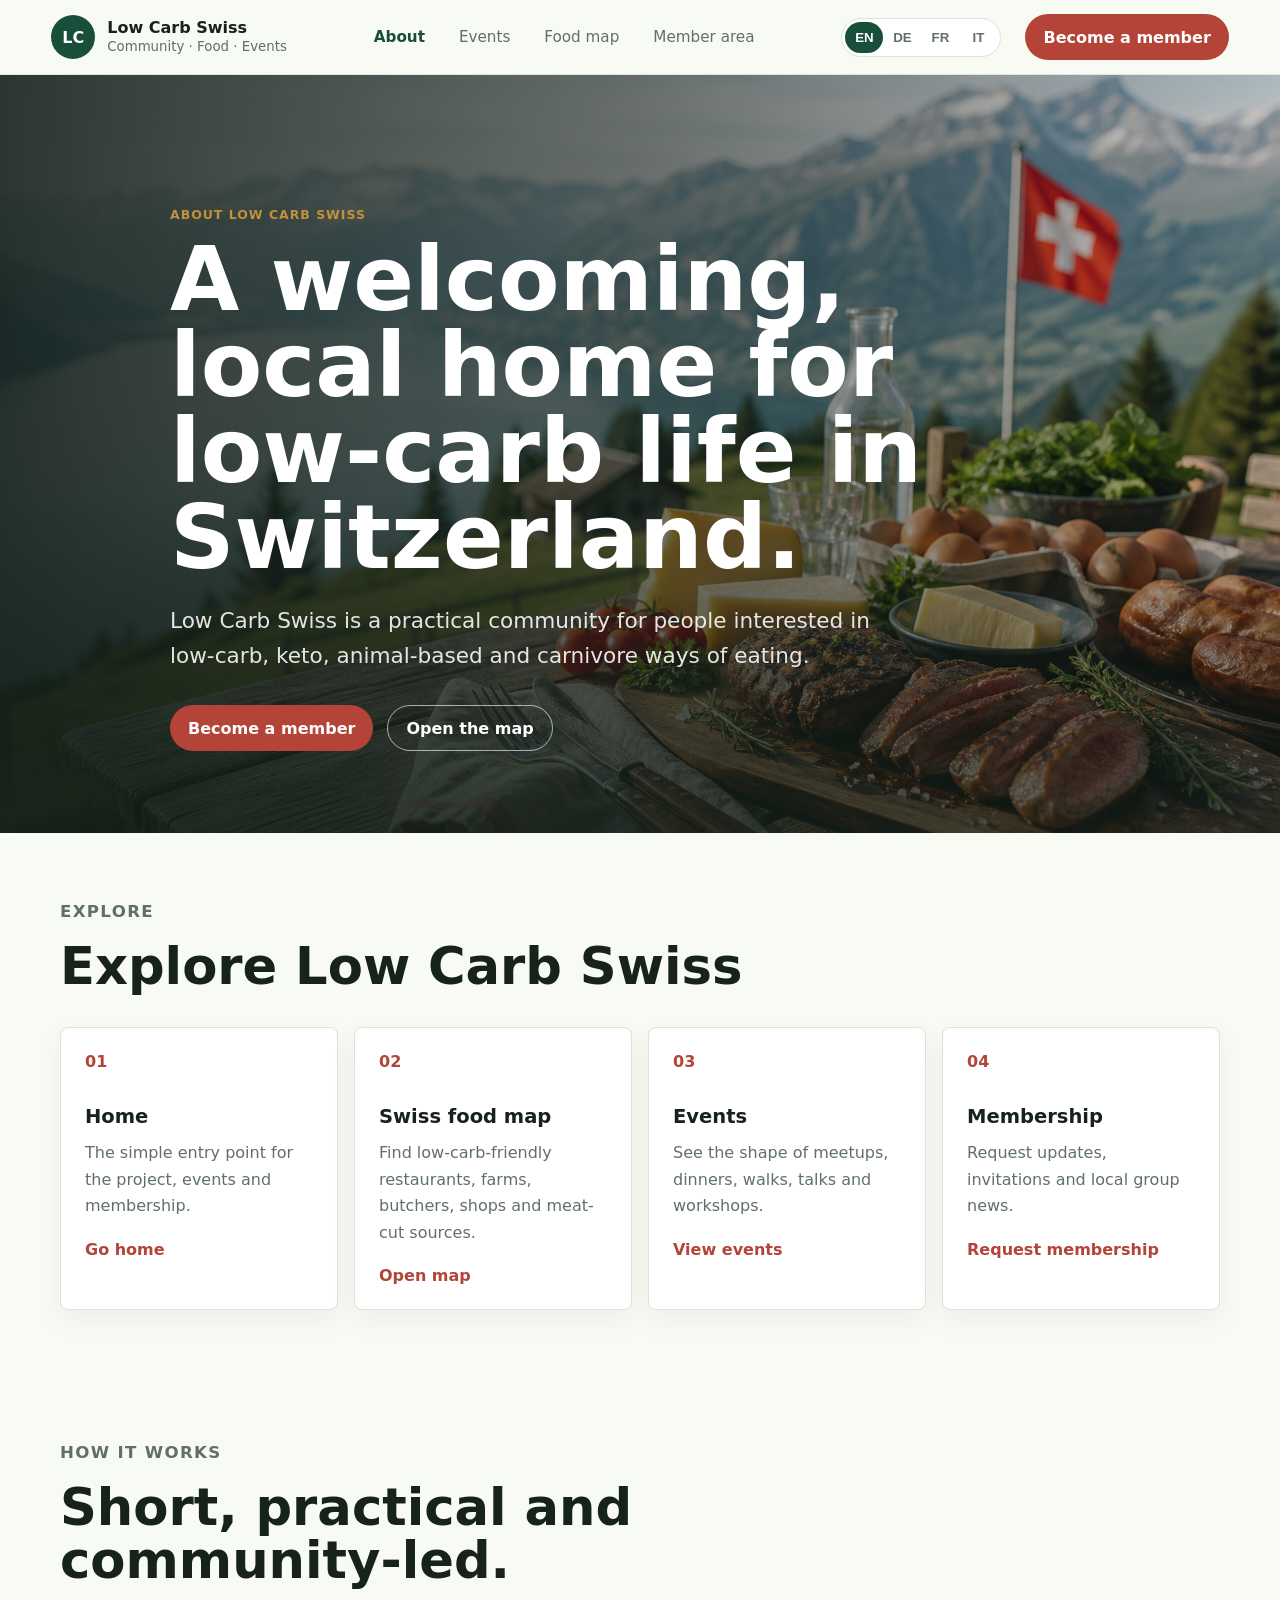
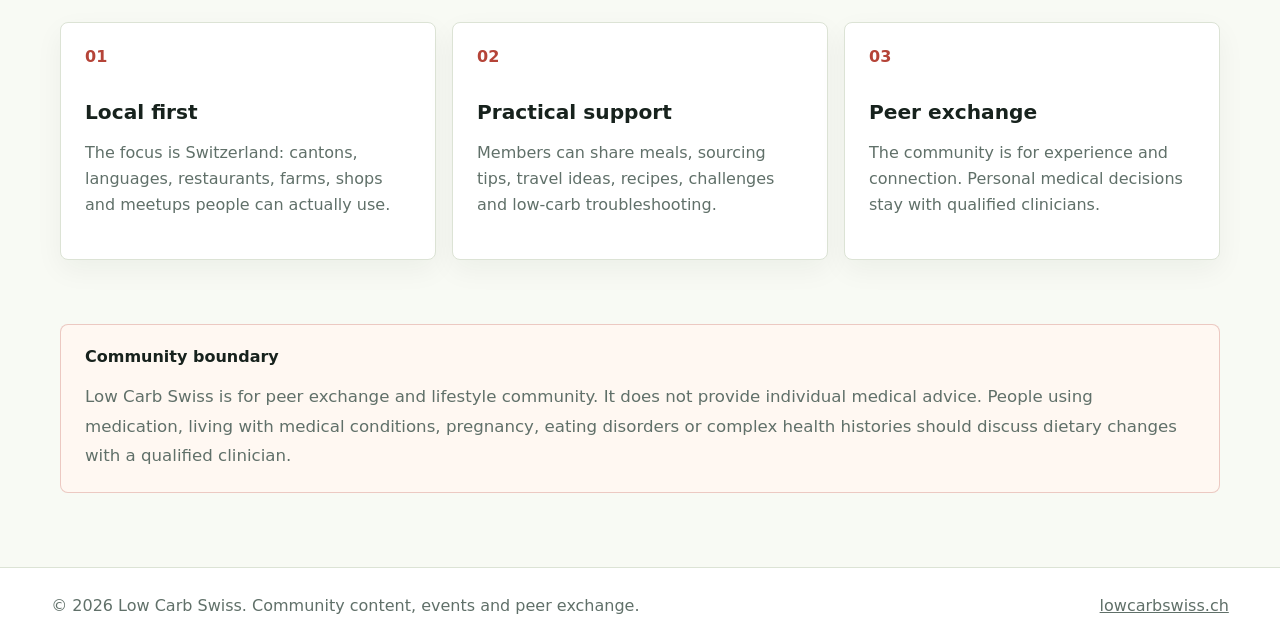
==== about.html @ 309dc7a1 "Update Low Carb Swiss site pages and food map" ====
<!doctype html>
<html lang="en">
  <head>
    <meta charset="utf-8" />
    <meta name="viewport" content="width=device-width, initial-scale=1" />
    <title>About | Low Carb Swiss</title>
    <meta
      name="description"
      content="A concise overview of Low Carb Swiss, a Switzerland-based low-carb, keto and carnivore community for local events, food sourcing and peer exchange."
    />
    <link rel="stylesheet" href="styles.css?v=separate-pages-20260517" />
  </head>
  <body data-page="about">
    <header class="site-header">
      <a class="brand" href="index.html" aria-label="Low Carb Swiss home">
        <span class="brand-mark">LC</span>
        <span>
          <strong>Low Carb Swiss</strong>
          <small data-i18n="brand.tagline">Community · Food · Events</small>
        </span>
      </a>
      <nav class="main-nav" aria-label="Main navigation">
        <a id="nav-about" href="about.html" data-i18n="nav.about" aria-current="page">About</a>
        <a id="nav-events" href="events.html" data-i18n="nav.events">Events</a>
        <a id="nav-food-map" href="food-map.html" data-i18n="nav.map">Food map</a>
        <a id="nav-member-area" href="member-area.html" data-i18n="nav.roadmap">Member area</a>
      </nav>
      <div class="language-switcher" aria-label="Language">
        <button class="active" type="button" data-lang="en">EN</button>
        <button type="button" data-lang="de">DE</button>
        <button type="button" data-lang="fr">FR</button>
        <button type="button" data-lang="it">IT</button>
      </div>
      <a class="header-action" href="member-area.html#join" data-i18n="nav.cta">Become a member</a>
    </header>

    <main id="top">
      <section class="hero about-photo-hero">
        <img src="assets/low-carb-swiss-hero.png" alt="" aria-hidden="true" />
        <div class="hero-overlay"></div>
        <div class="hero-content">
          <p class="eyebrow" data-i18n="about.label">About Low Carb Swiss</p>
          <h1 data-i18n="about.title">A welcoming, local home for low-carb life in Switzerland.</h1>
          <p data-i18n="about.copy">
            Low Carb Swiss is a practical community for people interested in low-carb, keto, animal-based and carnivore ways of eating.
          </p>
          <div class="hero-actions">
            <a class="primary-button" href="member-area.html#join" data-i18n="nav.cta">Become a member</a>
            <a class="secondary-button" href="food-map.html" data-i18n="explore.map.action">Open the map</a>
          </div>
        </div>
      </section>

      <section class="section link-section" aria-labelledby="about-links-title">
        <div class="section-heading">
          <p class="section-label" data-i18n="about.links.label">Explore</p>
          <h2 id="about-links-title" data-i18n="about.links.title">Explore Low Carb Swiss</h2>
        </div>
        <div class="link-grid">
          <a class="link-card" href="index.html">
            <span>01</span>
            <h3 data-i18n="about.link.home.title">Home</h3>
            <p data-i18n="about.link.home.copy">The simple entry point for the project, events and membership.</p>
            <strong data-i18n="about.link.home.action">Go home</strong>
          </a>
          <a class="link-card" href="food-map.html">
            <span>02</span>
            <h3 data-i18n="about.link.map.title">Swiss food map</h3>
            <p data-i18n="about.link.map.copy">Find low-carb-friendly restaurants, farms, butchers, shops and meat-cut sources.</p>
            <strong data-i18n="about.link.map.action">Open map</strong>
          </a>
          <a class="link-card" href="events.html">
            <span>03</span>
            <h3 data-i18n="about.link.events.title">Events</h3>
            <p data-i18n="about.link.events.copy">See the shape of meetups, dinners, walks, talks and workshops.</p>
            <strong data-i18n="about.link.events.action">View events</strong>
          </a>
          <a class="link-card" href="member-area.html">
            <span>04</span>
            <h3 data-i18n="about.link.join.title">Membership</h3>
            <p data-i18n="about.link.join.copy">Request updates, invitations and local group news.</p>
            <strong data-i18n="about.link.join.action">Request membership</strong>
          </a>
        </div>
      </section>

      <section class="section">
        <div class="section-heading">
          <p class="section-label" data-i18n="about.principles.label">How it works</p>
          <h2 data-i18n="about.principles.title">Short, practical and community-led.</h2>
        </div>
        <div class="feature-grid compact-grid">
          <article>
            <span>01</span>
            <h3 data-i18n="about.principle.local.title">Local first</h3>
            <p data-i18n="about.principle.local.copy">The focus is Switzerland: cantons, languages, restaurants, farms, shops and meetups people can actually use.</p>
          </article>
          <article>
            <span>02</span>
            <h3 data-i18n="about.principle.practical.title">Practical support</h3>
            <p data-i18n="about.principle.practical.copy">Members can share meals, sourcing tips, travel ideas, recipes, challenges and low-carb troubleshooting.</p>
          </article>
          <article>
            <span>03</span>
            <h3 data-i18n="about.principle.peer.title">Peer exchange</h3>
            <p data-i18n="about.principle.peer.copy">The community is for experience and connection. Personal medical decisions stay with qualified clinicians.</p>
          </article>
        </div>
      </section>

      <section class="notice">
        <strong data-i18n="notice.title">Community boundary</strong>
        <p data-i18n="notice.copy">
          Low Carb Swiss is for peer exchange and lifestyle community. It does not provide individual medical advice. People using medication, living with medical conditions, pregnancy, eating disorders or complex health histories should discuss dietary changes with a qualified clinician.
        </p>
      </section>
    </main>

    <footer>
      <p>© <span id="year"></span> Low Carb Swiss. <span data-i18n="footer.copy">Community content, events and peer exchange.</span></p>
      <p><a href="https://lowcarbswiss.ch">lowcarbswiss.ch</a></p>
    </footer>

    <script src="script.js?v=separate-pages-20260517"></script>
  </body>
</html>
---- styles.css ----
:root {
  color-scheme: light;
  --ink: #17221d;
  --muted: #607069;
  --paper: #f8faf4;
  --white: #ffffff;
  --line: #dce3d5;
  --forest: #174f3b;
  --moss: #6d8b4e;
  --red: #b54438;
  --gold: #c4913a;
  --cream: #fffdf5;
  --shadow: 0 22px 70px rgba(23, 34, 29, 0.14);
  font-family: Inter, ui-sans-serif, system-ui, -apple-system, BlinkMacSystemFont, "Segoe UI", sans-serif;
}

* {
  box-sizing: border-box;
}

html {
  scroll-behavior: smooth;
}

body {
  margin: 0;
  color: var(--ink);
  background: var(--paper);
}

a {
  color: inherit;
}

.site-header {
  position: sticky;
  top: 0;
  z-index: 10;
  display: grid;
  grid-template-columns: auto 1fr auto auto;
  gap: 24px;
  align-items: center;
  padding: 14px clamp(18px, 4vw, 56px);
  border-bottom: 1px solid rgba(220, 227, 213, 0.85);
  background: rgba(248, 250, 244, 0.94);
  backdrop-filter: blur(18px);
}

.brand {
  display: inline-flex;
  gap: 12px;
  align-items: center;
  text-decoration: none;
}

.brand-mark {
  display: grid;
  place-items: center;
  width: 44px;
  height: 44px;
  border-radius: 50%;
  color: var(--white);
  background: var(--forest);
  font-weight: 900;
}

.brand strong,
.brand small {
  display: block;
  line-height: 1.1;
}

.brand small {
  margin-top: 4px;
  color: var(--muted);
}

.main-nav {
  display: flex;
  justify-content: center;
  gap: clamp(14px, 3vw, 34px);
  color: var(--muted);
  font-size: 0.95rem;
}

.main-nav a,
.header-action {
  text-decoration: none;
}

.main-nav a:hover {
  color: var(--forest);
}

.main-nav a[aria-current="page"] {
  color: var(--forest);
  font-weight: 850;
}

.language-switcher {
  display: inline-flex;
  border: 1px solid var(--line);
  border-radius: 999px;
  background: var(--white);
  padding: 3px;
}

.language-switcher button {
  min-width: 38px;
  border: 0;
  border-radius: 999px;
  padding: 8px 9px;
  background: transparent;
  color: var(--muted);
  font-weight: 850;
  cursor: pointer;
}

.language-switcher button.active {
  color: var(--white);
  background: var(--forest);
}

.header-action,
.primary-button,
form button {
  display: inline-flex;
  align-items: center;
  justify-content: center;
  min-height: 46px;
  border: 0;
  border-radius: 999px;
  padding: 12px 18px;
  color: var(--white);
  background: var(--red);
  font-weight: 850;
  cursor: pointer;
  text-decoration: none;
}

.hero {
  position: relative;
  min-height: 80vh;
  display: grid;
  align-items: end;
  overflow: hidden;
}

.about-photo-hero {
  min-height: 72vh;
}

.hero img,
.hero-overlay {
  position: absolute;
  inset: 0;
  width: 100%;
  height: 100%;
}

.hero img {
  object-fit: cover;
}

.hero-overlay {
  background:
    linear-gradient(90deg, rgba(18, 30, 24, 0.88), rgba(18, 30, 24, 0.58) 48%, rgba(18, 30, 24, 0.12)),
    linear-gradient(0deg, rgba(18, 30, 24, 0.62), rgba(18, 30, 24, 0.06) 45%);
}

.hero-content {
  position: relative;
  width: min(940px, calc(100% - 36px));
  margin: 0 auto;
  padding: 132px 0 82px;
  color: var(--white);
}

.eyebrow,
.section-label {
  margin: 0 0 14px;
  color: var(--gold);
  font-size: 0.78rem;
  font-weight: 900;
  letter-spacing: 0.08em;
  text-transform: uppercase;
}

.hero h1 {
  max-width: 820px;
  margin: 0;
  font-size: clamp(2.6rem, 7vw, 5.9rem);
  line-height: 0.96;
}

.hero p:not(.eyebrow) {
  max-width: 700px;
  margin: 24px 0 0;
  color: rgba(255, 255, 255, 0.88);
  font-size: clamp(1.05rem, 2vw, 1.35rem);
  line-height: 1.6;
}

.hero-actions {
  display: flex;
  flex-wrap: wrap;
  gap: 14px;
  margin-top: 32px;
}

.page-actions {
  display: flex;
  flex-wrap: wrap;
  gap: 14px;
  margin-top: 28px;
}

.secondary-button {
  display: inline-flex;
  align-items: center;
  justify-content: center;
  min-height: 46px;
  border: 1px solid rgba(255, 255, 255, 0.62);
  border-radius: 999px;
  padding: 12px 18px;
  color: var(--white);
  font-weight: 850;
  text-decoration: none;
}

.outline-button {
  display: inline-flex;
  align-items: center;
  justify-content: center;
  min-height: 46px;
  border: 1px solid rgba(23, 79, 59, 0.32);
  border-radius: 999px;
  padding: 12px 18px;
  color: var(--forest);
  background: transparent;
  font-weight: 850;
  text-decoration: none;
}

.intro,
.section,
.events-band,
.roadmap,
.join-section,
.notice {
  width: min(1160px, calc(100% - 36px));
  margin: 0 auto;
}

.intro {
  display: grid;
  grid-template-columns: minmax(240px, 0.9fr) 1.1fr;
  gap: clamp(28px, 6vw, 80px);
  padding: 76px 0 60px;
}

.home-hero,
.page-hero {
  display: grid;
  grid-template-columns: minmax(240px, 0.95fr) 1.05fr;
  gap: clamp(28px, 6vw, 80px);
  align-items: end;
  padding: 82px 0 46px;
}

.home-hero h1,
.page-hero h1 {
  margin: 0;
  font-size: clamp(2.55rem, 6vw, 5.35rem);
  line-height: 0.98;
}

.home-hero p:not(.section-label),
.page-hero p:not(.section-label) {
  margin: 0;
  color: var(--muted);
  font-size: clamp(1.05rem, 2vw, 1.28rem);
  line-height: 1.7;
}

.about-hero {
  display: grid;
  grid-template-columns: minmax(240px, 0.95fr) 1.05fr;
  gap: clamp(28px, 6vw, 80px);
  align-items: end;
  padding: 82px 0 42px;
}

.about-hero h1 {
  margin: 0;
  font-size: clamp(2.35rem, 5vw, 4.35rem);
  line-height: 1;
}

h2 {
  margin: 0;
  font-size: clamp(2rem, 4vw, 3.35rem);
  line-height: 1.04;
}

.map-page h1 {
  margin: 0;
  font-size: clamp(2.35rem, 5vw, 4.25rem);
  line-height: 1;
}

.intro > p,
.about-hero > p,
.home-hero > p,
.page-hero > p,
.section-heading p,
.events-band p,
.split-section p,
.roadmap p,
.join-section p,
.notice p {
  color: var(--muted);
  font-size: 1.04rem;
  line-height: 1.75;
}

.section {
  padding: 64px 0;
}

.section-heading {
  max-width: 800px;
  margin-bottom: 34px;
}

.link-grid {
  display: grid;
  grid-template-columns: repeat(4, minmax(0, 1fr));
  gap: 16px;
}

.link-card {
  display: grid;
  align-content: start;
  min-height: 245px;
  padding: 24px;
  border: 1px solid var(--line);
  border-radius: 8px;
  color: inherit;
  background: var(--white);
  box-shadow: 0 10px 28px rgba(23, 34, 29, 0.05);
  text-decoration: none;
}

.link-card span,
.link-card strong {
  color: var(--red);
  font-weight: 900;
}

.link-card h3 {
  margin: 34px 0 12px;
  font-size: 1.22rem;
}

.link-card p {
  margin: 0 0 20px;
  color: var(--muted);
  line-height: 1.65;
}

.link-card strong {
  margin-top: auto;
}

.link-card:hover {
  border-color: rgba(23, 79, 59, 0.4);
  transform: translateY(-2px);
}

.feature-grid,
.resource-grid {
  display: grid;
  grid-template-columns: repeat(3, minmax(0, 1fr));
  gap: 16px;
}

.resource-grid {
  grid-template-columns: repeat(4, minmax(0, 1fr));
}

.feature-grid article,
.resource-grid article {
  min-height: 235px;
  padding: 24px;
  border: 1px solid var(--line);
  border-radius: 8px;
  background: var(--white);
  box-shadow: 0 10px 28px rgba(23, 34, 29, 0.05);
}

.compact-grid article {
  min-height: 210px;
}

.feature-grid span {
  color: var(--red);
  font-weight: 900;
}

.feature-grid h3,
.resource-grid h3,
.event-list h3,
.timeline h3 {
  margin: 34px 0 12px;
  font-size: 1.26rem;
}

.feature-grid p,
.resource-grid p,
.event-list p,
.timeline p,
.tutor-panel p,
.tutor-list span {
  color: var(--muted);
  line-height: 1.65;
}

.tutor-panel {
  display: grid;
  grid-template-columns: 0.92fr 1.08fr;
  gap: 34px;
  align-items: start;
  margin-top: 18px;
  padding: clamp(24px, 4vw, 38px);
  border: 1px solid var(--line);
  border-radius: 8px;
  background: var(--cream);
  box-shadow: 0 12px 36px rgba(23, 34, 29, 0.06);
}

.tutor-panel h2 {
  font-size: clamp(1.85rem, 3vw, 2.7rem);
}

.tutor-list {
  display: grid;
  gap: 12px;
}

.tutor-list p {
  margin: 0;
  padding: 16px 18px;
  border-left: 4px solid var(--red);
  background: var(--white);
}

.tutor-list strong,
.tutor-list span {
  display: block;
}

.tutor-list span {
  margin-top: 6px;
}

.events-band {
  display: grid;
  grid-template-columns: 0.9fr 1.1fr;
  gap: 42px;
  margin-top: 24px;
  padding: clamp(32px, 5vw, 56px);
  border-radius: 8px;
  color: var(--white);
  background: var(--forest);
  box-shadow: var(--shadow);
}

.events-page-band,
.member-roadmap {
  margin-bottom: 74px;
}

.events-page-band {
  margin-top: 64px;
}

.events-band p,
.event-list p {
  color: rgba(255, 255, 255, 0.76);
}

.events-band h1 {
  margin: 0;
  font-size: clamp(2.2rem, 4vw, 3.3rem);
  line-height: 1.04;
}

.event-list {
  display: grid;
  gap: 12px;
}

.event-list article {
  padding: 20px;
  border: 1px solid rgba(255, 255, 255, 0.18);
  border-radius: 8px;
}

.event-list time {
  color: var(--gold);
  font-weight: 900;
}

.event-list strong {
  display: block;
  margin-top: 10px;
  font-size: 1.08rem;
}

.split-section {
  display: grid;
  grid-template-columns: 0.8fr 1.2fr;
  gap: 42px;
  align-items: center;
}

.finder-panel-grid {
  grid-column: 1 / -1;
  display: grid;
  grid-template-columns: minmax(0, 1fr) minmax(340px, 0.95fr);
  gap: 18px;
  align-items: start;
}

.map-mock {
  position: relative;
  min-height: 390px;
  border: 1px solid var(--line);
  border-radius: 8px;
  background:
    linear-gradient(140deg, rgba(109, 139, 78, 0.24), rgba(255, 253, 245, 0.9)),
    radial-gradient(circle at 78% 32%, rgba(181, 68, 56, 0.18), transparent 25%),
    var(--cream);
  overflow: hidden;
}

.swiss-map {
  min-height: 430px;
  background:
    linear-gradient(140deg, rgba(109, 139, 78, 0.2), rgba(255, 253, 245, 0.96)),
    radial-gradient(circle at 76% 28%, rgba(181, 68, 56, 0.12), transparent 24%),
    var(--cream);
}

.swiss-map-shape {
  position: absolute;
  inset: 0;
  width: 100%;
  height: 100%;
  filter: drop-shadow(0 24px 42px rgba(23, 34, 29, 0.14));
  pointer-events: none;
}

.swiss-map-shape path:first-of-type {
  fill: rgba(255, 255, 255, 0.72);
  stroke: rgba(23, 79, 59, 0.48);
  stroke-width: 8;
  stroke-linejoin: round;
}

.swiss-map-ridge {
  fill: none;
  stroke: rgba(109, 139, 78, 0.28);
  stroke-width: 5;
  stroke-linecap: round;
}

.map-city {
  position: absolute;
  z-index: 2;
  display: inline-flex;
  align-items: center;
  gap: 6px;
  width: auto;
  min-height: 30px;
  border: 0;
  border-radius: 999px;
  padding: 0;
  color: var(--forest);
  background: transparent;
  font: inherit;
  transform: translate(-8px, -50%);
  cursor: pointer;
}

.map-city::before {
  content: "";
  flex: 0 0 16px;
  width: 16px;
  height: 16px;
  border: 2px solid var(--white);
  border-radius: 50%;
  background: var(--red);
  box-shadow: 0 0 0 3px rgba(181, 68, 56, 0.18), 0 12px 30px rgba(23, 34, 29, 0.13);
}

.map-city span {
  display: block;
  border: 1px solid rgba(23, 79, 59, 0.14);
  border-radius: 999px;
  padding: 7px 10px;
  color: var(--forest);
  background: rgba(255, 255, 255, 0.94);
  box-shadow: 0 12px 30px rgba(23, 34, 29, 0.13);
  font-size: 0.88rem;
  font-weight: 900;
  line-height: 1;
  white-space: nowrap;
}

.map-city:hover,
.map-city:focus-visible,
.map-city.active {
  outline: 0;
}

.map-city:hover::before,
.map-city:focus-visible::before,
.map-city.active::before {
  background: var(--gold);
}

.map-city:hover span,
.map-city:focus-visible span,
.map-city.active span {
  color: var(--white);
  border-color: var(--forest);
  background: var(--forest);
}

.basel,
.zurich {
  flex-direction: row-reverse;
  transform: translate(calc(-100% + 8px), -50%);
}

.food-directory {
  padding: clamp(22px, 4vw, 34px);
  border: 1px solid var(--line);
  border-radius: 8px;
  background: var(--white);
}

.cuts-directory {
  padding: clamp(22px, 4vw, 34px);
  border: 1px solid var(--line);
  border-radius: 8px;
  background: #fffef9;
}

.finder-panel-grid .directory-heading {
  grid-template-columns: 1fr;
}

.directory-heading {
  display: grid;
  grid-template-columns: 1fr minmax(240px, 360px);
  gap: 24px;
  align-items: end;
}

.directory-heading h3 {
  margin: 0;
  font-size: clamp(1.6rem, 3vw, 2.4rem);
}

.directory-heading h2 {
  margin: 0;
  font-size: clamp(1.6rem, 3vw, 2.4rem);
  line-height: 1.08;
}

.directory-heading p {
  max-width: 760px;
}

.search-box span {
  display: block;
  margin-bottom: 7px;
  color: var(--muted);
  font-size: 0.92rem;
  font-weight: 800;
}

.search-box input {
  width: 100%;
  border: 1px solid var(--line);
  border-radius: 999px;
  padding: 12px 16px;
  color: var(--ink);
  background: #fffef9;
  font: inherit;
}

.food-filters {
  display: flex;
  flex-wrap: wrap;
  gap: 10px;
  margin-top: 22px;
}

.food-filters button {
  border: 1px solid var(--line);
  border-radius: 999px;
  padding: 9px 14px;
  color: var(--forest);
  background: var(--paper);
  font-weight: 850;
  cursor: pointer;
}

.food-filters button.active {
  color: var(--white);
  border-color: var(--forest);
  background: var(--forest);
}

.food-count {
  margin: 0;
  color: var(--muted);
  font-weight: 800;
}

.cuts-directory > .food-count {
  margin-top: 16px;
}

.results-toolbar {
  display: flex;
  flex-wrap: wrap;
  gap: 12px;
  align-items: center;
  justify-content: space-between;
  margin-top: 16px;
}

.compact-toggle {
  border: 1px solid var(--forest);
  border-radius: 999px;
  padding: 9px 14px;
  color: var(--white);
  background: var(--forest);
  font: inherit;
  font-weight: 850;
  cursor: pointer;
}

.compact-toggle[aria-expanded="true"] {
  color: var(--forest);
  background: var(--paper);
}

.food-map-list {
  display: grid;
  grid-template-columns: repeat(3, minmax(0, 1fr));
  gap: 14px;
  margin-top: 16px;
  max-height: min(68vh, 720px);
  overflow: auto;
  padding-right: 4px;
}

.finder-panel-grid .food-map-list,
.finder-panel-grid .cuts-list {
  grid-template-columns: 1fr;
}

.food-map-list[hidden] {
  display: none;
}

.food-place {
  display: grid;
  gap: 12px;
  align-content: start;
  padding: 18px;
  border: 1px solid var(--line);
  border-radius: 8px;
  background: var(--cream);
}

.food-place-type {
  display: inline-block;
  margin-bottom: 8px;
  color: var(--red);
  font-size: 0.78rem;
  font-weight: 900;
  text-transform: uppercase;
}

.food-place h4 {
  margin: 0;
  font-size: 1.08rem;
}

.food-place-meta {
  display: flex;
  flex-wrap: wrap;
  gap: 8px;
  margin: 0;
  color: var(--muted);
  font-size: 0.92rem;
}

.food-ratings {
  display: grid;
  grid-template-columns: repeat(2, minmax(0, 1fr));
  gap: 8px;
}

.rating-pill {
  display: grid;
  gap: 2px;
  min-width: 0;
  padding: 10px;
  border: 1px solid rgba(109, 139, 78, 0.28);
  border-radius: 8px;
  color: var(--ink);
  background: rgba(255, 255, 255, 0.72);
  text-decoration: none;
}

.rating-pill span {
  color: var(--muted);
  font-size: 0.72rem;
  font-weight: 900;
  text-transform: uppercase;
}

.rating-pill strong {
  overflow-wrap: anywhere;
  color: var(--forest);
  font-size: 0.9rem;
}

.food-tags {
  display: flex;
  flex-wrap: wrap;
  gap: 6px;
}

.food-tags span {
  border: 1px solid rgba(109, 139, 78, 0.28);
  border-radius: 999px;
  padding: 5px 8px;
  color: var(--forest);
  background: rgba(109, 139, 78, 0.1);
  font-size: 0.82rem;
  font-weight: 800;
}

.food-place a {
  color: var(--red);
  font-weight: 900;
  text-decoration: none;
}

.food-empty {
  grid-column: 1 / -1;
  margin: 0;
  padding: 18px;
  border: 1px dashed var(--line);
  border-radius: 8px;
  color: var(--muted);
  background: var(--paper);
}

.cuts-list {
  display: grid;
  grid-template-columns: repeat(2, minmax(0, 1fr));
  gap: 14px;
  margin-top: 16px;
  max-height: min(68vh, 720px);
  overflow: auto;
  padding-right: 4px;
}

.cut-card {
  display: grid;
  gap: 18px;
  padding: 18px;
  border: 1px solid var(--line);
  border-radius: 8px;
  background: var(--white);
}

.cut-card h4 {
  margin: 0;
  font-size: 1.12rem;
}

.cut-card p {
  margin-bottom: 0;
}

.cut-sources {
  display: flex;
  flex-wrap: wrap;
  gap: 8px;
}

.cut-sources strong {
  flex-basis: 100%;
  color: var(--red);
  font-size: 0.78rem;
  text-transform: uppercase;
}

.cut-sources a {
  display: inline-flex;
  flex-direction: column;
  gap: 2px;
  padding: 8px 10px;
  border: 1px solid rgba(109, 139, 78, 0.28);
  border-radius: 8px;
  color: var(--forest);
  background: rgba(109, 139, 78, 0.08);
  font-weight: 900;
  text-decoration: none;
}

.cut-sources a span {
  color: var(--muted);
  font-size: 0.78rem;
  font-weight: 800;
}

.basel { left: 36.9%; top: 23.2%; }
.zurich { left: 56.64%; top: 25.56%; }
.winterthur { left: 60.4%; top: 20.25%; }
.st-gallen { left: 73.4%; top: 23.5%; }
.bern { left: 34.68%; top: 44.08%; }
.lucerne { left: 51.98%; top: 39.67%; }
.zug { left: 56.12%; top: 34.66%; }
.lausanne { left: 18.32%; top: 62.58%; }
.geneva { left: 18%; top: 74.8%; }
.chur { left: 72.4%; top: 49.1%; }
.lugano { left: 62.6%; top: 80.8%; }

.roadmap {
  display: grid;
  grid-template-columns: 0.8fr 1.2fr;
  gap: 36px;
  padding: 54px 0 74px;
  border-top: 1px solid var(--line);
  border-bottom: 1px solid var(--line);
}

.timeline {
  display: grid;
  gap: 12px;
}

.timeline article {
  padding: 22px;
  border-left: 4px solid var(--red);
  background: var(--white);
}

.timeline span {
  color: var(--red);
  font-weight: 900;
  text-transform: uppercase;
}

.timeline h3 {
  margin-top: 10px;
}

.join-section {
  display: grid;
  grid-template-columns: 0.85fr 1.15fr;
  gap: 48px;
  padding: 74px 0 44px;
}

form {
  display: grid;
  gap: 16px;
  padding: 24px;
  border: 1px solid var(--line);
  border-radius: 8px;
  background: var(--white);
}

label span,
legend {
  display: block;
  margin-bottom: 7px;
  color: var(--muted);
  font-size: 0.92rem;
  font-weight: 800;
}

input[type="text"],
input[type="email"] {
  width: 100%;
  border: 1px solid var(--line);
  border-radius: 8px;
  padding: 13px 14px;
  color: var(--ink);
  background: #fffef9;
  font: inherit;
}

fieldset {
  display: grid;
  grid-template-columns: repeat(2, minmax(0, 1fr));
  gap: 10px;
  margin: 0;
  border: 1px solid var(--line);
  border-radius: 8px;
  padding: 14px;
}

fieldset label {
  display: flex;
  gap: 8px;
  align-items: center;
  color: var(--ink);
}

.notice {
  margin-bottom: 74px;
  padding: 22px 24px;
  border: 1px solid rgba(181, 68, 56, 0.26);
  border-radius: 8px;
  background: #fff8f2;
}

.notice p {
  margin-bottom: 0;
}

footer {
  display: flex;
  flex-wrap: wrap;
  justify-content: space-between;
  gap: 16px;
  padding: 28px clamp(18px, 4vw, 56px);
  color: var(--muted);
  border-top: 1px solid var(--line);
  background: var(--white);
}

footer p {
  margin: 0;
}

@media (max-width: 980px) {
  .site-header,
  .intro,
  .home-hero,
  .page-hero,
  .about-hero,
  .events-band,
  .split-section,
  .finder-panel-grid,
  .roadmap,
  .join-section,
  .tutor-panel,
  .directory-heading {
    grid-template-columns: 1fr;
  }

  .language-switcher {
    justify-self: start;
  }

  .main-nav {
    justify-content: flex-start;
    overflow-x: auto;
    padding-bottom: 2px;
  }

  .feature-grid,
  .resource-grid,
  .link-grid,
  .food-map-list,
  .cuts-list {
    grid-template-columns: repeat(2, minmax(0, 1fr));
  }
}

@media (max-width: 640px) {
  .site-header {
    gap: 12px;
  }

  .brand small,
  .header-action {
    display: none;
  }

  .language-switcher button {
    min-width: 34px;
    padding: 7px 8px;
  }

  .hero {
    min-height: 82vh;
  }

  .hero-content {
    padding-bottom: 54px;
  }

  .hero-actions,
  .page-actions,
  .feature-grid,
  .resource-grid,
  .link-grid,
  .food-map-list,
  .cuts-list,
  fieldset {
    grid-template-columns: 1fr;
    display: grid;
  }

  .map-mock {
    min-height: 460px;
  }

  .swiss-map-shape {
    inset: 0;
    width: 100%;
    height: 100%;
  }

  .map-city {
    gap: 5px;
    min-height: 26px;
    transform: translate(-6.5px, -50%);
  }

  .map-city::before {
    flex-basis: 13px;
    width: 13px;
    height: 13px;
  }

  .map-city span {
    padding: 6px 8px;
    font-size: 0.72rem;
  }

  .basel,
  .zurich {
    transform: translate(calc(-100% + 6.5px), -50%);
  }
}
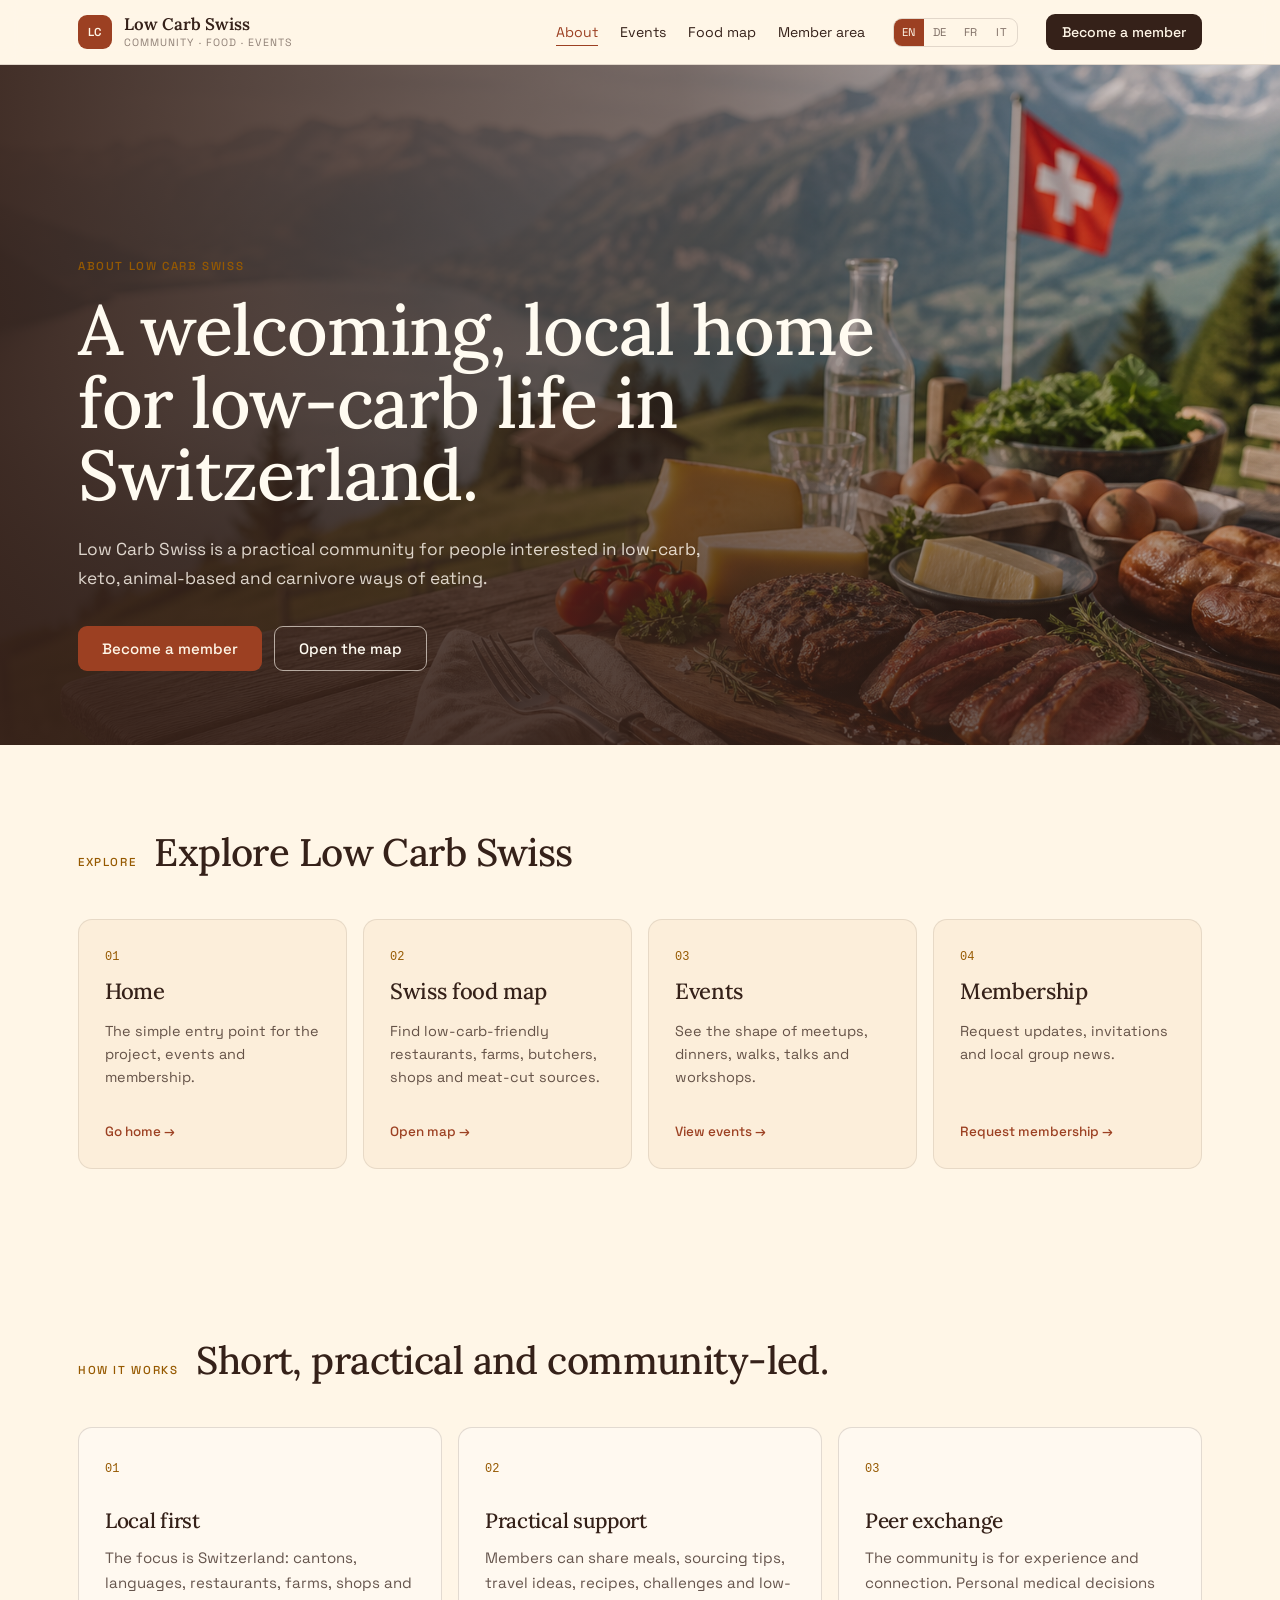
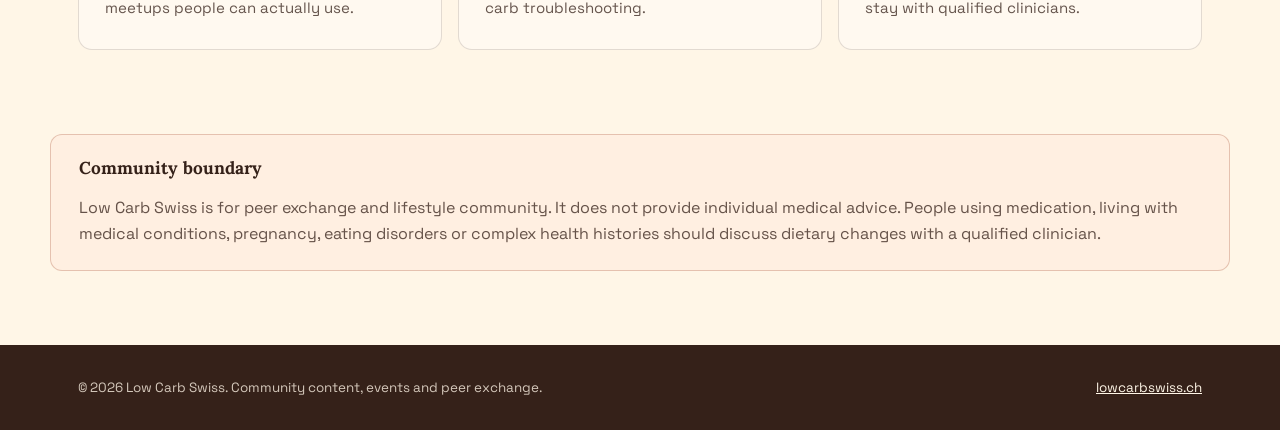
==== commit 6b362773: "Redesign site and add Google review data" ====
--- a/about.html
+++ b/about.html
@@ -8,10 +8,11 @@
       name="description"
       content="A concise overview of Low Carb Swiss, a Switzerland-based low-carb, keto and carnivore community for local events, food sourcing and peer exchange."
     />
-    <link rel="stylesheet" href="styles.css?v=separate-pages-20260517" />
+    <link rel="stylesheet" href="styles.css?v=warm-redesign-20260907" />
   </head>
   <body data-page="about">
     <header class="site-header">
+      <div class="header-inner">
       <a class="brand" href="index.html" aria-label="Low Carb Swiss home">
         <span class="brand-mark">LC</span>
         <span>
@@ -31,7 +32,8 @@
         <button type="button" data-lang="fr">FR</button>
         <button type="button" data-lang="it">IT</button>
       </div>
-      <a class="header-action" href="member-area.html#join" data-i18n="nav.cta">Become a member</a>
+        <a class="header-action" href="member-area.html#join" data-i18n="nav.cta">Become a member</a>
+      </div>
     </header>
 
     <main id="top">
@@ -121,6 +123,9 @@
       <p><a href="https://lowcarbswiss.ch">lowcarbswiss.ch</a></p>
     </footer>
 
-    <script src="script.js?v=separate-pages-20260517"></script>
+    <script src="script.js?v=warm-redesign-20260907"></script>
+    <!-- Cloudflare Web Analytics -->
+    <script type="module" src="https://static.cloudflareinsights.com/beacon.min.js" data-cf-beacon='{"token":"1f5ea6bad378484a88cebcc611ad8855"}'></script>
+    <!-- End Cloudflare Web Analytics -->
   </body>
 </html>
--- a/styles.css
+++ b/styles.css
@@ -1,430 +1,484 @@
+@import url("https://fonts.googleapis.com/css2?family=Lora:wght@400;500;600&family=Space+Grotesk:wght@400;500;600&display=swap");
+
 :root {
   color-scheme: light;
-  --ink: #17221d;
-  --muted: #607069;
-  --paper: #f8faf4;
-  --white: #ffffff;
-  --line: #dce3d5;
-  --forest: #174f3b;
-  --moss: #6d8b4e;
-  --red: #b54438;
-  --gold: #c4913a;
-  --cream: #fffdf5;
-  --shadow: 0 22px 70px rgba(23, 34, 29, 0.14);
-  font-family: Inter, ui-sans-serif, system-ui, -apple-system, BlinkMacSystemFont, "Segoe UI", sans-serif;
-}
-
-* {
-  box-sizing: border-box;
-}
+  --ink: oklch(0.27 0.035 42);
+  --ink-soft: oklch(0.27 0.035 42 / 0.76);
+  --muted: oklch(0.27 0.035 42 / 0.64);
+  --paper: oklch(0.976 0.022 76);
+  --surface: oklch(0.955 0.03 76);
+  --surface-soft: oklch(0.986 0.014 76);
+  --rust: oklch(0.49 0.13 38);
+  --terracotta: oklch(0.58 0.115 42);
+  --ochre: oklch(0.52 0.13 72);
+  --line: oklch(0.27 0.035 42 / 0.14);
+  --line-strong: oklch(0.27 0.035 42 / 0.25);
+  --cream-text: oklch(0.99 0.015 76);
+  --shadow: 0 24px 70px oklch(0.27 0.035 42 / 0.1);
+  font-family: "Space Grotesk", Helvetica, Arial, sans-serif;
+}
+
+* { box-sizing: border-box; }
 
 html {
   scroll-behavior: smooth;
+  scroll-padding-top: 90px;
 }
 
 body {
+  min-height: 100vh;
   margin: 0;
   color: var(--ink);
   background: var(--paper);
 }
 
-a {
-  color: inherit;
-}
+body, button, input { font-family: "Space Grotesk", Helvetica, Arial, sans-serif; }
+img, svg { display: block; max-width: 100%; }
+a { color: inherit; }
+button, a { -webkit-tap-highlight-color: transparent; }
+
+button:focus-visible,
+a:focus-visible,
+input:focus-visible {
+  outline: 2px solid var(--ochre);
+  outline-offset: 3px;
+}
+
+::selection { color: var(--cream-text); background: var(--rust); }
 
 .site-header {
   position: sticky;
   top: 0;
-  z-index: 10;
+  z-index: 20;
+  border-bottom: 1px solid var(--line);
+  background: oklch(0.976 0.022 76 / 0.92);
+  backdrop-filter: blur(10px);
+}
+
+.header-inner {
   display: grid;
   grid-template-columns: auto 1fr auto auto;
-  gap: 24px;
+  gap: 28px;
   align-items: center;
-  padding: 14px clamp(18px, 4vw, 56px);
-  border-bottom: 1px solid rgba(220, 227, 213, 0.85);
-  background: rgba(248, 250, 244, 0.94);
-  backdrop-filter: blur(18px);
+  width: min(1180px, 100%);
+  margin: 0 auto;
+  padding: 14px 28px;
 }
 
 .brand {
   display: inline-flex;
   gap: 12px;
   align-items: center;
+  min-width: max-content;
   text-decoration: none;
 }
 
 .brand-mark {
   display: grid;
   place-items: center;
-  width: 44px;
-  height: 44px;
-  border-radius: 50%;
-  color: var(--white);
-  background: var(--forest);
-  font-weight: 900;
+  width: 34px;
+  height: 34px;
+  border-radius: 9px;
+  color: var(--paper);
+  background: var(--rust);
+  font-size: 0.72rem;
+  font-weight: 600;
+  letter-spacing: 0.04em;
 }
 
 .brand strong,
+.brand small { display: block; line-height: 1.15; }
+
+.brand strong {
+  font-family: "Lora", Georgia, serif;
+  font-size: 1.05rem;
+  font-weight: 600;
+}
+
 .brand small {
-  display: block;
-  line-height: 1.1;
-}
-
-.brand small {
-  margin-top: 4px;
-  color: var(--muted);
+  margin-top: 2px;
+  color: oklch(0.27 0.035 42 / 0.55);
+  font-size: 0.66rem;
+  letter-spacing: 0.1em;
+  text-transform: uppercase;
 }
 
 .main-nav {
   display: flex;
-  justify-content: center;
-  gap: clamp(14px, 3vw, 34px);
-  color: var(--muted);
-  font-size: 0.95rem;
+  justify-content: flex-end;
+  gap: 22px;
+  margin-left: auto;
+  font-size: 0.88rem;
 }
 
 .main-nav a,
-.header-action {
-  text-decoration: none;
-}
-
-.main-nav a:hover {
-  color: var(--forest);
-}
-
-.main-nav a[aria-current="page"] {
-  color: var(--forest);
-  font-weight: 850;
-}
+.header-action { text-decoration: none; }
+
+.main-nav a { position: relative; padding: 6px 0; }
+
+.main-nav a::after {
+  position: absolute;
+  right: 0;
+  bottom: 1px;
+  left: 0;
+  height: 1px;
+  content: "";
+  background: var(--rust);
+  transform: scaleX(0);
+  transform-origin: right;
+  transition: transform 180ms ease;
+}
+
+.main-nav a:hover::after,
+.main-nav a[aria-current="page"]::after {
+  transform: scaleX(1);
+  transform-origin: left;
+}
+
+.main-nav a[aria-current="page"] { color: var(--rust); }
 
 .language-switcher {
   display: inline-flex;
-  border: 1px solid var(--line);
-  border-radius: 999px;
-  background: var(--white);
-  padding: 3px;
+  gap: 1px;
+  overflow: hidden;
+  border: 1px solid var(--line);
+  border-radius: 9px;
 }
 
 .language-switcher button {
-  min-width: 38px;
+  min-width: 30px;
+  min-height: 27px;
   border: 0;
-  border-radius: 999px;
-  padding: 8px 9px;
+  padding: 5px 8px;
+  color: var(--muted);
   background: transparent;
-  color: var(--muted);
-  font-weight: 850;
+  font-size: 0.7rem;
+  letter-spacing: 0.05em;
   cursor: pointer;
 }
 
-.language-switcher button.active {
-  color: var(--white);
-  background: var(--forest);
-}
+.language-switcher button.active { color: var(--paper); background: var(--rust); }
 
 .header-action,
 .primary-button,
+.dark-button,
 form button {
   display: inline-flex;
   align-items: center;
   justify-content: center;
-  min-height: 46px;
+  min-height: 44px;
   border: 0;
-  border-radius: 999px;
-  padding: 12px 18px;
-  color: var(--white);
-  background: var(--red);
-  font-weight: 850;
+  border-radius: 9px;
+  padding: 11px 18px;
+  color: var(--paper);
+  background: var(--ink);
+  font-size: 0.88rem;
+  font-weight: 500;
+  text-decoration: none;
   cursor: pointer;
-  text-decoration: none;
-}
-
-.hero {
-  position: relative;
-  min-height: 80vh;
-  display: grid;
-  align-items: end;
-  overflow: hidden;
-}
-
-.about-photo-hero {
-  min-height: 72vh;
-}
-
-.hero img,
-.hero-overlay {
-  position: absolute;
-  inset: 0;
-  width: 100%;
-  height: 100%;
-}
-
-.hero img {
-  object-fit: cover;
-}
-
-.hero-overlay {
-  background:
-    linear-gradient(90deg, rgba(18, 30, 24, 0.88), rgba(18, 30, 24, 0.58) 48%, rgba(18, 30, 24, 0.12)),
-    linear-gradient(0deg, rgba(18, 30, 24, 0.62), rgba(18, 30, 24, 0.06) 45%);
-}
-
-.hero-content {
-  position: relative;
-  width: min(940px, calc(100% - 36px));
-  margin: 0 auto;
-  padding: 132px 0 82px;
-  color: var(--white);
-}
-
-.eyebrow,
-.section-label {
-  margin: 0 0 14px;
-  color: var(--gold);
-  font-size: 0.78rem;
-  font-weight: 900;
-  letter-spacing: 0.08em;
-  text-transform: uppercase;
-}
-
-.hero h1 {
-  max-width: 820px;
-  margin: 0;
-  font-size: clamp(2.6rem, 7vw, 5.9rem);
-  line-height: 0.96;
-}
-
-.hero p:not(.eyebrow) {
-  max-width: 700px;
-  margin: 24px 0 0;
-  color: rgba(255, 255, 255, 0.88);
-  font-size: clamp(1.05rem, 2vw, 1.35rem);
-  line-height: 1.6;
-}
-
-.hero-actions {
-  display: flex;
-  flex-wrap: wrap;
-  gap: 14px;
-  margin-top: 32px;
-}
-
-.page-actions {
-  display: flex;
-  flex-wrap: wrap;
-  gap: 14px;
-  margin-top: 28px;
-}
-
+  transition: color 180ms ease, background 180ms ease, transform 180ms ease;
+}
+
+.header-action { min-height: 36px; padding: 8px 16px; white-space: nowrap; }
+.primary-button { padding: 13px 24px; background: var(--rust); font-size: 0.94rem; }
+
+.header-action:hover,
+.dark-button:hover,
+form button:hover { background: var(--rust); transform: translateY(-1px); }
+
+.primary-button:hover { background: var(--ink); transform: translateY(-1px); }
+
+.outline-button,
 .secondary-button {
   display: inline-flex;
   align-items: center;
   justify-content: center;
-  min-height: 46px;
-  border: 1px solid rgba(255, 255, 255, 0.62);
-  border-radius: 999px;
-  padding: 12px 18px;
-  color: var(--white);
-  font-weight: 850;
+  min-height: 44px;
+  border: 1px solid var(--line-strong);
+  border-radius: 9px;
+  padding: 12px 24px;
+  color: var(--ink);
+  background: transparent;
+  font-size: 0.94rem;
+  font-weight: 500;
   text-decoration: none;
-}
-
-.outline-button {
-  display: inline-flex;
-  align-items: center;
-  justify-content: center;
-  min-height: 46px;
-  border: 1px solid rgba(23, 79, 59, 0.32);
-  border-radius: 999px;
-  padding: 12px 18px;
-  color: var(--forest);
-  background: transparent;
-  font-weight: 850;
-  text-decoration: none;
-}
-
-.intro,
+  transition: color 180ms ease, border-color 180ms ease, background 180ms ease;
+}
+
+.outline-button:hover { border-color: var(--rust); color: var(--paper); background: var(--rust); }
+.secondary-button { border-color: oklch(0.99 0.015 76 / 0.62); color: var(--cream-text); }
+.secondary-button:hover { color: var(--ink); background: var(--cream-text); }
+
+h1, h2, h3 {
+  font-family: "Lora", Georgia, serif;
+  font-weight: 500;
+  letter-spacing: -0.015em;
+  text-wrap: pretty;
+}
+
+h2 {
+  margin: 0;
+  font-size: clamp(1.8rem, 3vw, 2.5rem);
+  line-height: 1.2;
+}
+
+.section-label,
+.eyebrow {
+  margin: 0 0 20px;
+  color: var(--ochre);
+  font-size: 0.72rem;
+  font-weight: 500;
+  letter-spacing: 0.14em;
+  text-transform: uppercase;
+}
+
 .section,
 .events-band,
 .roadmap,
 .join-section,
 .notice {
-  width: min(1160px, calc(100% - 36px));
-  margin: 0 auto;
-}
-
-.intro {
-  display: grid;
-  grid-template-columns: minmax(240px, 0.9fr) 1.1fr;
-  gap: clamp(28px, 6vw, 80px);
-  padding: 76px 0 60px;
-}
-
-.home-hero,
-.page-hero {
-  display: grid;
-  grid-template-columns: minmax(240px, 0.95fr) 1.05fr;
-  gap: clamp(28px, 6vw, 80px);
-  align-items: end;
-  padding: 82px 0 46px;
-}
-
-.home-hero h1,
-.page-hero h1 {
-  margin: 0;
-  font-size: clamp(2.55rem, 6vw, 5.35rem);
-  line-height: 0.98;
-}
-
-.home-hero p:not(.section-label),
-.page-hero p:not(.section-label) {
-  margin: 0;
-  color: var(--muted);
-  font-size: clamp(1.05rem, 2vw, 1.28rem);
-  line-height: 1.7;
-}
-
-.about-hero {
-  display: grid;
-  grid-template-columns: minmax(240px, 0.95fr) 1.05fr;
-  gap: clamp(28px, 6vw, 80px);
-  align-items: end;
-  padding: 82px 0 42px;
-}
-
-.about-hero h1 {
-  margin: 0;
-  font-size: clamp(2.35rem, 5vw, 4.35rem);
-  line-height: 1;
-}
-
-h2 {
-  margin: 0;
-  font-size: clamp(2rem, 4vw, 3.35rem);
-  line-height: 1.04;
-}
-
+  width: min(1180px, 100%);
+  margin-right: auto;
+  margin-left: auto;
+  padding-right: 28px;
+  padding-left: 28px;
+}
+
+.section { padding-top: 84px; padding-bottom: 84px; }
+
+.home-hero {
+  display: grid;
+  grid-template-columns: minmax(0, 1fr) minmax(340px, 0.92fr);
+  gap: clamp(42px, 6vw, 72px);
+  align-items: center;
+  padding-top: clamp(66px, 8vw, 96px);
+  padding-bottom: 72px;
+}
+
+.home-hero-copy h1,
+.page-hero h1,
 .map-page h1 {
   margin: 0;
-  font-size: clamp(2.35rem, 5vw, 4.25rem);
-  line-height: 1;
-}
-
-.intro > p,
-.about-hero > p,
-.home-hero > p,
-.page-hero > p,
-.section-heading p,
-.events-band p,
-.split-section p,
-.roadmap p,
-.join-section p,
-.notice p {
-  color: var(--muted);
-  font-size: 1.04rem;
-  line-height: 1.75;
-}
-
-.section {
-  padding: 64px 0;
+  font-size: clamp(2.45rem, 4.4vw, 3.75rem);
+  line-height: 1.08;
+}
+
+.home-hero-copy > p:not(.section-label),
+.page-hero > div > p:not(.section-label),
+.split-section > div:first-child > p:not(.section-label) {
+  max-width: 48ch;
+  margin: 26px 0 0;
+  color: var(--ink-soft);
+  font-size: 1.06rem;
+  line-height: 1.62;
+}
+
+.page-actions,
+.hero-actions { display: flex; flex-wrap: wrap; gap: 12px; margin-top: 34px; }
+
+.home-hero-media {
+  position: relative;
+  align-self: stretch;
+  min-height: 580px;
+  margin: 0;
+  overflow: hidden;
+  border: 1px solid var(--line);
+  border-radius: 4px;
+  background: var(--surface);
+}
+
+.home-hero-media::after {
+  position: absolute;
+  inset: 0;
+  content: "";
+  pointer-events: none;
+  background: linear-gradient(180deg, transparent 55%, oklch(0.27 0.035 42 / 0.42));
+}
+
+.home-hero-media img { width: 100%; height: 100%; min-height: 580px; object-fit: cover; }
+
+.home-hero-media figcaption {
+  position: absolute;
+  right: 22px;
+  bottom: 20px;
+  z-index: 1;
+  color: var(--cream-text);
+  font-size: 0.72rem;
+  letter-spacing: 0.08em;
+  text-transform: uppercase;
+}
+
+.intro {
+  display: grid;
+  grid-template-columns: minmax(220px, 0.7fr) minmax(0, 1.3fr);
+  gap: clamp(36px, 6vw, 76px);
+  width: 100%;
+  margin: 0;
+  padding: 76px max(28px, calc((100vw - 1124px) / 2));
+  color: var(--cream-text);
+  background: var(--terracotta);
+}
+
+.intro .section-label { color: oklch(0.976 0.022 76 / 0.72); }
+.intro h2 { max-width: 760px; font-size: clamp(1.75rem, 2.9vw, 2.5rem); }
+
+.intro p:not(.section-label) {
+  max-width: 58ch;
+  margin: 22px 0 0;
+  color: oklch(0.976 0.022 76 / 0.88);
+  font-size: 1.02rem;
+  line-height: 1.65;
 }
 
 .section-heading {
-  max-width: 800px;
-  margin-bottom: 34px;
-}
-
-.link-grid {
-  display: grid;
-  grid-template-columns: repeat(4, minmax(0, 1fr));
-  gap: 16px;
-}
-
-.link-card {
-  display: grid;
-  align-content: start;
-  min-height: 245px;
-  padding: 24px;
-  border: 1px solid var(--line);
-  border-radius: 8px;
-  color: inherit;
-  background: var(--white);
-  box-shadow: 0 10px 28px rgba(23, 34, 29, 0.05);
-  text-decoration: none;
-}
-
-.link-card span,
-.link-card strong {
-  color: var(--red);
-  font-weight: 900;
-}
-
-.link-card h3 {
-  margin: 34px 0 12px;
-  font-size: 1.22rem;
-}
-
-.link-card p {
-  margin: 0 0 20px;
+  display: flex;
+  flex-wrap: wrap;
+  gap: 18px;
+  align-items: baseline;
+  margin-bottom: 44px;
+}
+
+.section-heading .section-label { margin: 0; }
+
+.section-heading > p:not(.section-label) {
+  flex-basis: 100%;
+  max-width: 60ch;
+  margin: -2px 0 0;
   color: var(--muted);
   line-height: 1.65;
 }
 
+.link-grid { display: grid; grid-template-columns: repeat(4, minmax(0, 1fr)); gap: 16px; }
+
+.link-card {
+  display: flex;
+  flex-direction: column;
+  gap: 14px;
+  min-height: 250px;
+  padding: 30px 26px 28px;
+  border: 1px solid oklch(0.27 0.035 42 / 0.1);
+  border-radius: 14px;
+  color: var(--ink);
+  background: var(--surface);
+  text-decoration: none;
+  transition: background 180ms ease, transform 180ms ease, box-shadow 180ms ease;
+}
+
+.link-card > span { color: var(--ochre); font-family: ui-monospace, Menlo, monospace; font-size: 0.75rem; }
+.link-card h3 { margin: 0; font-size: 1.38rem; line-height: 1.25; }
+.link-card p { margin: 0; color: var(--ink-soft); font-size: 0.9rem; line-height: 1.6; }
+
 .link-card strong {
   margin-top: auto;
-}
+  padding-top: 16px;
+  color: var(--rust);
+  font-size: 0.84rem;
+  font-weight: 500;
+}
+
+.link-card strong::after { content: " →"; }
 
 .link-card:hover {
-  border-color: rgba(23, 79, 59, 0.4);
-  transform: translateY(-2px);
+  background: oklch(0.94 0.04 66);
+  box-shadow: 0 18px 40px oklch(0.27 0.035 42 / 0.08);
+  transform: translateY(-3px);
+}
+
+.home-join {
+  display: grid;
+  grid-template-columns: minmax(0, 1fr) auto;
+  gap: 40px;
+  align-items: center;
+  width: 100%;
+  padding: 64px max(28px, calc((100vw - 1124px) / 2));
+  border-top: 1px solid var(--line);
+}
+
+.home-join .section-label { margin-bottom: 14px; }
+
+.home-join p:not(.section-label) {
+  max-width: 52ch;
+  margin: 14px 0 0;
+  color: var(--ink-soft);
+  line-height: 1.6;
+}
+
+.dark-button { padding-right: 24px; padding-left: 24px; }
+
+.hero {
+  position: relative;
+  display: grid;
+  min-height: 680px;
+  overflow: hidden;
+  align-items: end;
+  background: var(--ink);
+}
+
+.hero img,
+.hero-overlay { position: absolute; inset: 0; width: 100%; height: 100%; }
+.hero img { object-fit: cover; }
+
+.hero-overlay {
+  background:
+    linear-gradient(90deg, oklch(0.27 0.035 42 / 0.93), oklch(0.27 0.035 42 / 0.62) 53%, oklch(0.27 0.035 42 / 0.08)),
+    linear-gradient(0deg, oklch(0.27 0.035 42 / 0.6), transparent 48%);
+}
+
+.hero-content {
+  position: relative;
+  z-index: 1;
+  width: min(1180px, 100%);
+  margin: 0 auto;
+  padding: 130px 28px 74px;
+  color: var(--cream-text);
+}
+
+.hero-content h1 {
+  max-width: 820px;
+  margin: 0;
+  font-size: clamp(2.5rem, 5.5vw, 4.7rem);
+  line-height: 1.03;
+}
+
+.hero-content > p:not(.eyebrow) {
+  max-width: 660px;
+  margin: 24px 0 0;
+  color: oklch(0.99 0.015 76 / 0.82);
+  font-size: 1.08rem;
+  line-height: 1.65;
 }
 
 .feature-grid,
-.resource-grid {
-  display: grid;
-  grid-template-columns: repeat(3, minmax(0, 1fr));
-  gap: 16px;
-}
-
-.resource-grid {
-  grid-template-columns: repeat(4, minmax(0, 1fr));
-}
+.resource-grid { display: grid; grid-template-columns: repeat(3, minmax(0, 1fr)); gap: 16px; }
+.resource-grid { grid-template-columns: repeat(4, minmax(0, 1fr)); }
 
 .feature-grid article,
 .resource-grid article {
-  min-height: 235px;
-  padding: 24px;
-  border: 1px solid var(--line);
-  border-radius: 8px;
-  background: var(--white);
-  box-shadow: 0 10px 28px rgba(23, 34, 29, 0.05);
-}
-
-.compact-grid article {
-  min-height: 210px;
-}
-
-.feature-grid span {
-  color: var(--red);
-  font-weight: 900;
-}
+  min-height: 220px;
+  padding: 28px 26px;
+  border: 1px solid var(--line);
+  border-radius: 14px;
+  background: var(--surface-soft);
+}
+
+.feature-grid span { color: var(--ochre); font-family: ui-monospace, Menlo, monospace; font-size: 0.75rem; }
 
 .feature-grid h3,
 .resource-grid h3,
-.event-list h3,
-.timeline h3 {
-  margin: 34px 0 12px;
-  font-size: 1.26rem;
-}
+.timeline h3 { margin: 30px 0 12px; font-size: 1.3rem; }
 
 .feature-grid p,
 .resource-grid p,
-.event-list p,
 .timeline p,
 .tutor-panel p,
 .tutor-list span {
-  color: var(--muted);
+  margin: 0;
+  color: var(--ink-soft);
+  font-size: 0.94rem;
   line-height: 1.65;
 }
+
+.compact-grid article { min-height: 210px; }
 
 .tutor-panel {
   display: grid;
@@ -434,96 +488,188 @@
   margin-top: 18px;
   padding: clamp(24px, 4vw, 38px);
   border: 1px solid var(--line);
-  border-radius: 8px;
-  background: var(--cream);
-  box-shadow: 0 12px 36px rgba(23, 34, 29, 0.06);
-}
-
-.tutor-panel h2 {
-  font-size: clamp(1.85rem, 3vw, 2.7rem);
-}
-
-.tutor-list {
-  display: grid;
-  gap: 12px;
-}
+  border-radius: 14px;
+  background: var(--surface);
+}
+
+.tutor-list { display: grid; gap: 12px; }
 
 .tutor-list p {
   margin: 0;
   padding: 16px 18px;
-  border-left: 4px solid var(--red);
-  background: var(--white);
+  border-left: 3px solid var(--rust);
+  background: var(--surface-soft);
 }
 
 .tutor-list strong,
-.tutor-list span {
-  display: block;
-}
-
-.tutor-list span {
-  margin-top: 6px;
-}
+.tutor-list span { display: block; }
+.tutor-list span { margin-top: 6px; }
 
 .events-band {
   display: grid;
   grid-template-columns: 0.9fr 1.1fr;
-  gap: 42px;
-  margin-top: 24px;
-  padding: clamp(32px, 5vw, 56px);
-  border-radius: 8px;
-  color: var(--white);
-  background: var(--forest);
-  box-shadow: var(--shadow);
-}
-
-.events-page-band,
-.member-roadmap {
+  gap: clamp(38px, 6vw, 72px);
+  margin-top: 64px;
   margin-bottom: 74px;
-}
-
-.events-page-band {
-  margin-top: 64px;
-}
-
-.events-band p,
-.event-list p {
-  color: rgba(255, 255, 255, 0.76);
+  padding-top: clamp(50px, 7vw, 76px);
+  padding-bottom: clamp(50px, 7vw, 76px);
+  color: var(--cream-text);
+  background: var(--terracotta);
+  box-shadow: 0 0 0 100vmax var(--terracotta);
+  clip-path: inset(0 -100vmax);
 }
 
 .events-band h1 {
+  max-width: 14ch;
   margin: 0;
-  font-size: clamp(2.2rem, 4vw, 3.3rem);
-  line-height: 1.04;
-}
-
-.event-list {
-  display: grid;
-  gap: 12px;
-}
+  font-size: clamp(2.25rem, 4vw, 3.5rem);
+  line-height: 1.08;
+}
+
+.events-band > div:first-child > p:not(.section-label),
+.event-list p { color: oklch(0.99 0.015 76 / 0.84); line-height: 1.65; }
+
+.events-band > div:first-child > p:not(.section-label) { max-width: 50ch; margin: 24px 0 0; }
+.events-band .section-label { color: oklch(0.976 0.022 76 / 0.72); }
+.event-list { display: grid; gap: 12px; }
 
 .event-list article {
-  padding: 20px;
-  border: 1px solid rgba(255, 255, 255, 0.18);
-  border-radius: 8px;
+  padding: 20px 22px;
+  border: 1px solid oklch(0.99 0.015 76 / 0.24);
+  border-radius: 12px;
+  background: oklch(0.99 0.015 76 / 0.06);
 }
 
 .event-list time {
-  color: var(--gold);
-  font-weight: 900;
+  color: oklch(0.976 0.022 76 / 0.74);
+  font-size: 0.72rem;
+  letter-spacing: 0.12em;
+  text-transform: uppercase;
 }
 
 .event-list strong {
   display: block;
-  margin-top: 10px;
-  font-size: 1.08rem;
-}
+  margin-top: 9px;
+  font-family: "Lora", Georgia, serif;
+  font-size: 1.12rem;
+  font-weight: 500;
+}
+
+.event-list p { margin: 8px 0 0; font-size: 0.92rem; }
+
+.page-hero {
+  display: grid;
+  grid-template-columns: minmax(0, 1fr) minmax(300px, 0.82fr);
+  gap: clamp(38px, 6vw, 72px);
+  align-items: end;
+  padding-top: 96px;
+  padding-bottom: 72px;
+}
+
+.roadmap {
+  display: grid;
+  grid-template-columns: minmax(260px, 0.8fr) minmax(0, 1.2fr);
+  gap: clamp(36px, 6vw, 72px);
+  padding-top: 68px;
+  padding-bottom: 68px;
+  border-top: 1px solid var(--line);
+  border-bottom: 1px solid var(--line);
+}
+
+.member-roadmap { margin-bottom: 0; }
+.timeline { display: grid; gap: 12px; }
+
+.timeline article {
+  padding: 22px;
+  border-left: 3px solid var(--rust);
+  border-radius: 0 12px 12px 0;
+  background: var(--surface);
+}
+
+.timeline span {
+  color: var(--rust);
+  font-size: 0.72rem;
+  font-weight: 500;
+  letter-spacing: 0.1em;
+  text-transform: uppercase;
+}
+
+.timeline h3 { margin-top: 9px; }
+
+.join-section {
+  display: grid;
+  grid-template-columns: minmax(260px, 0.85fr) minmax(0, 1.15fr);
+  gap: 48px;
+  padding-top: 72px;
+  padding-bottom: 52px;
+}
+
+.join-section > div > p:not(.section-label),
+.notice p { color: var(--ink-soft); line-height: 1.68; }
+
+form {
+  display: grid;
+  gap: 16px;
+  padding: 26px;
+  border: 1px solid var(--line);
+  border-radius: 14px;
+  background: var(--surface);
+}
+
+label span,
+legend {
+  display: block;
+  margin-bottom: 7px;
+  color: var(--muted);
+  font-size: 0.82rem;
+  font-weight: 500;
+}
+
+input[type="text"],
+input[type="email"],
+input[type="search"] {
+  width: 100%;
+  border: 1px solid var(--line-strong);
+  border-radius: 9px;
+  padding: 13px 14px;
+  color: var(--ink);
+  background: var(--paper);
+  font: inherit;
+}
+
+fieldset {
+  display: grid;
+  grid-template-columns: repeat(2, minmax(0, 1fr));
+  gap: 10px;
+  margin: 0;
+  border: 1px solid var(--line);
+  border-radius: 9px;
+  padding: 14px;
+}
+
+fieldset label { display: flex; gap: 8px; align-items: center; }
+fieldset label span { margin: 0; color: var(--ink); }
+
+.notice {
+  margin-bottom: 74px;
+  padding-top: 22px;
+  padding-bottom: 22px;
+  border: 1px solid oklch(0.49 0.13 38 / 0.26);
+  border-radius: 12px;
+  background: oklch(0.97 0.035 50);
+}
+
+.notice strong { font-family: "Lora", Georgia, serif; font-size: 1.08rem; }
+.notice p { margin-bottom: 0; }
 
 .split-section {
   display: grid;
-  grid-template-columns: 0.8fr 1.2fr;
+  grid-template-columns: minmax(300px, 0.82fr) minmax(0, 1.18fr);
   gap: 42px;
   align-items: center;
 }
+
+.map-page { padding-top: 80px; }
 
 .finder-panel-grid {
   grid-column: 1 / -1;
@@ -531,26 +677,18 @@
   grid-template-columns: minmax(0, 1fr) minmax(340px, 0.95fr);
   gap: 18px;
   align-items: start;
+  padding-top: 28px;
 }
 
 .map-mock {
   position: relative;
-  min-height: 390px;
-  border: 1px solid var(--line);
-  border-radius: 8px;
+  min-height: 430px;
+  overflow: hidden;
+  border: 1px solid var(--line);
+  border-radius: 14px;
   background:
-    linear-gradient(140deg, rgba(109, 139, 78, 0.24), rgba(255, 253, 245, 0.9)),
-    radial-gradient(circle at 78% 32%, rgba(181, 68, 56, 0.18), transparent 25%),
-    var(--cream);
-  overflow: hidden;
-}
-
-.swiss-map {
-  min-height: 430px;
-  background:
-    linear-gradient(140deg, rgba(109, 139, 78, 0.2), rgba(255, 253, 245, 0.96)),
-    radial-gradient(circle at 76% 28%, rgba(181, 68, 56, 0.12), transparent 24%),
-    var(--cream);
+    radial-gradient(circle at 78% 30%, oklch(0.58 0.115 42 / 0.18), transparent 26%),
+    linear-gradient(145deg, var(--surface), var(--surface-soft));
 }
 
 .swiss-map-shape {
@@ -558,20 +696,20 @@
   inset: 0;
   width: 100%;
   height: 100%;
-  filter: drop-shadow(0 24px 42px rgba(23, 34, 29, 0.14));
+  filter: drop-shadow(0 24px 42px oklch(0.27 0.035 42 / 0.12));
   pointer-events: none;
 }
 
 .swiss-map-shape path:first-of-type {
-  fill: rgba(255, 255, 255, 0.72);
-  stroke: rgba(23, 79, 59, 0.48);
+  fill: oklch(0.986 0.014 76 / 0.82);
+  stroke: oklch(0.49 0.13 38 / 0.48);
   stroke-width: 8;
   stroke-linejoin: round;
 }
 
 .swiss-map-ridge {
   fill: none;
-  stroke: rgba(109, 139, 78, 0.28);
+  stroke: oklch(0.52 0.13 72 / 0.28);
   stroke-width: 5;
   stroke-linecap: round;
 }
@@ -585,9 +723,8 @@
   width: auto;
   min-height: 30px;
   border: 0;
-  border-radius: 999px;
   padding: 0;
-  color: var(--forest);
+  color: var(--ink);
   background: transparent;
   font: inherit;
   transform: translate(-8px, -50%);
@@ -595,346 +732,44 @@
 }
 
 .map-city::before {
-  content: "";
   flex: 0 0 16px;
   width: 16px;
   height: 16px;
-  border: 2px solid var(--white);
+  border: 2px solid var(--paper);
   border-radius: 50%;
-  background: var(--red);
-  box-shadow: 0 0 0 3px rgba(181, 68, 56, 0.18), 0 12px 30px rgba(23, 34, 29, 0.13);
+  content: "";
+  background: var(--rust);
+  box-shadow: 0 0 0 3px oklch(0.49 0.13 38 / 0.18), 0 10px 24px oklch(0.27 0.035 42 / 0.12);
 }
 
 .map-city span {
   display: block;
-  border: 1px solid rgba(23, 79, 59, 0.14);
+  border: 1px solid var(--line);
   border-radius: 999px;
   padding: 7px 10px;
-  color: var(--forest);
-  background: rgba(255, 255, 255, 0.94);
-  box-shadow: 0 12px 30px rgba(23, 34, 29, 0.13);
-  font-size: 0.88rem;
-  font-weight: 900;
+  color: var(--ink);
+  background: oklch(0.986 0.014 76 / 0.94);
+  box-shadow: 0 10px 24px oklch(0.27 0.035 42 / 0.12);
+  font-size: 0.78rem;
+  font-weight: 600;
   line-height: 1;
   white-space: nowrap;
 }
 
 .map-city:hover,
 .map-city:focus-visible,
-.map-city.active {
-  outline: 0;
-}
+.map-city.active { outline: 0; }
 
 .map-city:hover::before,
 .map-city:focus-visible::before,
-.map-city.active::before {
-  background: var(--gold);
-}
+.map-city.active::before { background: var(--ochre); }
 
 .map-city:hover span,
 .map-city:focus-visible span,
-.map-city.active span {
-  color: var(--white);
-  border-color: var(--forest);
-  background: var(--forest);
-}
+.map-city.active span { border-color: var(--ink); color: var(--paper); background: var(--ink); }
 
 .basel,
-.zurich {
-  flex-direction: row-reverse;
-  transform: translate(calc(-100% + 8px), -50%);
-}
-
-.food-directory {
-  padding: clamp(22px, 4vw, 34px);
-  border: 1px solid var(--line);
-  border-radius: 8px;
-  background: var(--white);
-}
-
-.cuts-directory {
-  padding: clamp(22px, 4vw, 34px);
-  border: 1px solid var(--line);
-  border-radius: 8px;
-  background: #fffef9;
-}
-
-.finder-panel-grid .directory-heading {
-  grid-template-columns: 1fr;
-}
-
-.directory-heading {
-  display: grid;
-  grid-template-columns: 1fr minmax(240px, 360px);
-  gap: 24px;
-  align-items: end;
-}
-
-.directory-heading h3 {
-  margin: 0;
-  font-size: clamp(1.6rem, 3vw, 2.4rem);
-}
-
-.directory-heading h2 {
-  margin: 0;
-  font-size: clamp(1.6rem, 3vw, 2.4rem);
-  line-height: 1.08;
-}
-
-.directory-heading p {
-  max-width: 760px;
-}
-
-.search-box span {
-  display: block;
-  margin-bottom: 7px;
-  color: var(--muted);
-  font-size: 0.92rem;
-  font-weight: 800;
-}
-
-.search-box input {
-  width: 100%;
-  border: 1px solid var(--line);
-  border-radius: 999px;
-  padding: 12px 16px;
-  color: var(--ink);
-  background: #fffef9;
-  font: inherit;
-}
-
-.food-filters {
-  display: flex;
-  flex-wrap: wrap;
-  gap: 10px;
-  margin-top: 22px;
-}
-
-.food-filters button {
-  border: 1px solid var(--line);
-  border-radius: 999px;
-  padding: 9px 14px;
-  color: var(--forest);
-  background: var(--paper);
-  font-weight: 850;
-  cursor: pointer;
-}
-
-.food-filters button.active {
-  color: var(--white);
-  border-color: var(--forest);
-  background: var(--forest);
-}
-
-.food-count {
-  margin: 0;
-  color: var(--muted);
-  font-weight: 800;
-}
-
-.cuts-directory > .food-count {
-  margin-top: 16px;
-}
-
-.results-toolbar {
-  display: flex;
-  flex-wrap: wrap;
-  gap: 12px;
-  align-items: center;
-  justify-content: space-between;
-  margin-top: 16px;
-}
-
-.compact-toggle {
-  border: 1px solid var(--forest);
-  border-radius: 999px;
-  padding: 9px 14px;
-  color: var(--white);
-  background: var(--forest);
-  font: inherit;
-  font-weight: 850;
-  cursor: pointer;
-}
-
-.compact-toggle[aria-expanded="true"] {
-  color: var(--forest);
-  background: var(--paper);
-}
-
-.food-map-list {
-  display: grid;
-  grid-template-columns: repeat(3, minmax(0, 1fr));
-  gap: 14px;
-  margin-top: 16px;
-  max-height: min(68vh, 720px);
-  overflow: auto;
-  padding-right: 4px;
-}
-
-.finder-panel-grid .food-map-list,
-.finder-panel-grid .cuts-list {
-  grid-template-columns: 1fr;
-}
-
-.food-map-list[hidden] {
-  display: none;
-}
-
-.food-place {
-  display: grid;
-  gap: 12px;
-  align-content: start;
-  padding: 18px;
-  border: 1px solid var(--line);
-  border-radius: 8px;
-  background: var(--cream);
-}
-
-.food-place-type {
-  display: inline-block;
-  margin-bottom: 8px;
-  color: var(--red);
-  font-size: 0.78rem;
-  font-weight: 900;
-  text-transform: uppercase;
-}
-
-.food-place h4 {
-  margin: 0;
-  font-size: 1.08rem;
-}
-
-.food-place-meta {
-  display: flex;
-  flex-wrap: wrap;
-  gap: 8px;
-  margin: 0;
-  color: var(--muted);
-  font-size: 0.92rem;
-}
-
-.food-ratings {
-  display: grid;
-  grid-template-columns: repeat(2, minmax(0, 1fr));
-  gap: 8px;
-}
-
-.rating-pill {
-  display: grid;
-  gap: 2px;
-  min-width: 0;
-  padding: 10px;
-  border: 1px solid rgba(109, 139, 78, 0.28);
-  border-radius: 8px;
-  color: var(--ink);
-  background: rgba(255, 255, 255, 0.72);
-  text-decoration: none;
-}
-
-.rating-pill span {
-  color: var(--muted);
-  font-size: 0.72rem;
-  font-weight: 900;
-  text-transform: uppercase;
-}
-
-.rating-pill strong {
-  overflow-wrap: anywhere;
-  color: var(--forest);
-  font-size: 0.9rem;
-}
-
-.food-tags {
-  display: flex;
-  flex-wrap: wrap;
-  gap: 6px;
-}
-
-.food-tags span {
-  border: 1px solid rgba(109, 139, 78, 0.28);
-  border-radius: 999px;
-  padding: 5px 8px;
-  color: var(--forest);
-  background: rgba(109, 139, 78, 0.1);
-  font-size: 0.82rem;
-  font-weight: 800;
-}
-
-.food-place a {
-  color: var(--red);
-  font-weight: 900;
-  text-decoration: none;
-}
-
-.food-empty {
-  grid-column: 1 / -1;
-  margin: 0;
-  padding: 18px;
-  border: 1px dashed var(--line);
-  border-radius: 8px;
-  color: var(--muted);
-  background: var(--paper);
-}
-
-.cuts-list {
-  display: grid;
-  grid-template-columns: repeat(2, minmax(0, 1fr));
-  gap: 14px;
-  margin-top: 16px;
-  max-height: min(68vh, 720px);
-  overflow: auto;
-  padding-right: 4px;
-}
-
-.cut-card {
-  display: grid;
-  gap: 18px;
-  padding: 18px;
-  border: 1px solid var(--line);
-  border-radius: 8px;
-  background: var(--white);
-}
-
-.cut-card h4 {
-  margin: 0;
-  font-size: 1.12rem;
-}
-
-.cut-card p {
-  margin-bottom: 0;
-}
-
-.cut-sources {
-  display: flex;
-  flex-wrap: wrap;
-  gap: 8px;
-}
-
-.cut-sources strong {
-  flex-basis: 100%;
-  color: var(--red);
-  font-size: 0.78rem;
-  text-transform: uppercase;
-}
-
-.cut-sources a {
-  display: inline-flex;
-  flex-direction: column;
-  gap: 2px;
-  padding: 8px 10px;
-  border: 1px solid rgba(109, 139, 78, 0.28);
-  border-radius: 8px;
-  color: var(--forest);
-  background: rgba(109, 139, 78, 0.08);
-  font-weight: 900;
-  text-decoration: none;
-}
-
-.cut-sources a span {
-  color: var(--muted);
-  font-size: 0.78rem;
-  font-weight: 800;
-}
+.zurich { flex-direction: row-reverse; transform: translate(calc(-100% + 8px), -50%); }
 
 .basel { left: 36.9%; top: 23.2%; }
 .zurich { left: 56.64%; top: 25.56%; }
@@ -948,215 +783,294 @@
 .chur { left: 72.4%; top: 49.1%; }
 .lugano { left: 62.6%; top: 80.8%; }
 
-.roadmap {
-  display: grid;
-  grid-template-columns: 0.8fr 1.2fr;
-  gap: 36px;
-  padding: 54px 0 74px;
-  border-top: 1px solid var(--line);
-  border-bottom: 1px solid var(--line);
-}
-
-.timeline {
-  display: grid;
-  gap: 12px;
-}
-
-.timeline article {
-  padding: 22px;
-  border-left: 4px solid var(--red);
-  background: var(--white);
-}
-
-.timeline span {
-  color: var(--red);
-  font-weight: 900;
-  text-transform: uppercase;
-}
-
-.timeline h3 {
-  margin-top: 10px;
-}
-
-.join-section {
-  display: grid;
-  grid-template-columns: 0.85fr 1.15fr;
-  gap: 48px;
-  padding: 74px 0 44px;
-}
-
-form {
-  display: grid;
-  gap: 16px;
-  padding: 24px;
-  border: 1px solid var(--line);
-  border-radius: 8px;
-  background: var(--white);
-}
-
-label span,
-legend {
+.food-directory,
+.cuts-directory {
+  padding: clamp(22px, 4vw, 34px);
+  border: 1px solid var(--line);
+  border-radius: 14px;
+  background: var(--surface-soft);
+}
+
+.cuts-directory { background: var(--surface); }
+
+.directory-heading {
+  display: grid;
+  grid-template-columns: 1fr minmax(240px, 360px);
+  gap: 24px;
+  align-items: end;
+}
+
+.finder-panel-grid .directory-heading { grid-template-columns: 1fr; }
+
+.directory-heading h2,
+.directory-heading h3 { margin: 0; font-size: clamp(1.55rem, 3vw, 2.15rem); line-height: 1.15; }
+
+.directory-heading p { max-width: 760px; color: var(--ink-soft); line-height: 1.65; }
+
+.search-box span {
   display: block;
   margin-bottom: 7px;
   color: var(--muted);
-  font-size: 0.92rem;
-  font-weight: 800;
-}
-
-input[type="text"],
-input[type="email"] {
-  width: 100%;
-  border: 1px solid var(--line);
-  border-radius: 8px;
-  padding: 13px 14px;
+  font-size: 0.82rem;
+  font-weight: 500;
+}
+
+.food-filters { display: flex; flex-wrap: wrap; gap: 8px; margin-top: 22px; }
+
+.review-note {
+  margin: 14px 0 0;
+  color: var(--muted);
+  font-size: 0.76rem;
+  line-height: 1.5;
+}
+
+.food-filters button,
+.compact-toggle {
+  border: 1px solid var(--line);
+  border-radius: 999px;
+  padding: 8px 13px;
   color: var(--ink);
-  background: #fffef9;
+  background: var(--paper);
   font: inherit;
-}
-
-fieldset {
-  display: grid;
-  grid-template-columns: repeat(2, minmax(0, 1fr));
-  gap: 10px;
+  font-size: 0.8rem;
+  font-weight: 500;
+  cursor: pointer;
+}
+
+.food-filters button.active,
+.compact-toggle { border-color: var(--rust); color: var(--paper); background: var(--rust); }
+.compact-toggle[aria-expanded="true"] { color: var(--rust); background: transparent; }
+.food-count { margin: 0; color: var(--muted); font-size: 0.85rem; font-weight: 500; }
+.cuts-directory > .food-count { margin-top: 16px; }
+
+.results-toolbar {
+  display: flex;
+  flex-wrap: wrap;
+  gap: 12px;
+  align-items: center;
+  justify-content: space-between;
+  margin-top: 16px;
+}
+
+.food-map-list,
+.cuts-list {
+  display: grid;
+  gap: 14px;
+  max-height: min(68vh, 720px);
+  margin-top: 16px;
+  padding-right: 4px;
+  overflow: auto;
+  scrollbar-color: var(--rust) transparent;
+  scrollbar-width: thin;
+}
+
+.food-map-list { grid-template-columns: repeat(3, minmax(0, 1fr)); }
+.cuts-list { grid-template-columns: repeat(2, minmax(0, 1fr)); }
+.finder-panel-grid .food-map-list,
+.finder-panel-grid .cuts-list { grid-template-columns: 1fr; }
+.food-map-list[hidden] { display: none; }
+
+.food-place,
+.cut-card {
+  display: grid;
+  gap: 14px;
+  align-content: start;
+  padding: 18px;
+  border: 1px solid var(--line);
+  border-radius: 11px;
+  background: var(--paper);
+}
+
+.food-place-type,
+.cut-sources strong {
+  display: inline-block;
+  margin-bottom: 8px;
+  color: var(--rust);
+  font-size: 0.7rem;
+  font-weight: 600;
+  letter-spacing: 0.08em;
+  text-transform: uppercase;
+}
+
+.food-place h4,
+.cut-card h4 { margin: 0; font-family: "Lora", Georgia, serif; font-size: 1.08rem; font-weight: 500; }
+
+.food-place-meta,
+.cut-card p { margin: 0; color: var(--muted); font-size: 0.86rem; line-height: 1.55; }
+
+.food-ratings { display: grid; grid-template-columns: repeat(2, minmax(0, 1fr)); gap: 8px; }
+
+.rating-pill {
+  display: grid;
+  gap: 2px;
+  min-width: 0;
+  padding: 10px;
+  border: 1px solid var(--line);
+  border-radius: 9px;
+  color: var(--ink);
+  background: var(--surface-soft);
+  text-decoration: none;
+}
+
+.rating-pill span { color: var(--muted); font-size: 0.64rem; text-transform: uppercase; }
+.rating-pill strong { overflow-wrap: anywhere; color: var(--rust); font-size: 0.82rem; }
+.food-tags,
+.cut-sources { display: flex; flex-wrap: wrap; gap: 6px; }
+
+.food-tags span {
+  border: 1px solid oklch(0.52 0.13 72 / 0.24);
+  border-radius: 999px;
+  padding: 5px 8px;
+  color: var(--ink-soft);
+  background: oklch(0.52 0.13 72 / 0.08);
+  font-size: 0.72rem;
+}
+
+.food-place > a { color: var(--rust); font-size: 0.84rem; font-weight: 500; text-decoration: none; }
+.food-place > a::after { content: " ↗"; }
+
+.food-empty {
+  grid-column: 1 / -1;
   margin: 0;
-  border: 1px solid var(--line);
-  border-radius: 8px;
-  padding: 14px;
-}
-
-fieldset label {
-  display: flex;
-  gap: 8px;
-  align-items: center;
-  color: var(--ink);
-}
-
-.notice {
-  margin-bottom: 74px;
-  padding: 22px 24px;
-  border: 1px solid rgba(181, 68, 56, 0.26);
-  border-radius: 8px;
-  background: #fff8f2;
-}
-
-.notice p {
-  margin-bottom: 0;
-}
+  padding: 18px;
+  border: 1px dashed var(--line-strong);
+  border-radius: 10px;
+  color: var(--muted);
+  background: var(--paper);
+}
+
+.cut-card { gap: 18px; }
+.cut-sources strong { flex-basis: 100%; margin-bottom: 2px; }
+
+.cut-sources a {
+  display: inline-flex;
+  flex-direction: column;
+  gap: 2px;
+  padding: 8px 10px;
+  border: 1px solid var(--line);
+  border-radius: 9px;
+  color: var(--rust);
+  background: var(--surface);
+  font-size: 0.8rem;
+  font-weight: 500;
+  text-decoration: none;
+}
+
+.cut-sources a span { color: var(--muted); font-size: 0.7rem; }
 
 footer {
   display: flex;
   flex-wrap: wrap;
   justify-content: space-between;
   gap: 16px;
-  padding: 28px clamp(18px, 4vw, 56px);
-  color: var(--muted);
-  border-top: 1px solid var(--line);
-  background: var(--white);
-}
-
-footer p {
-  margin: 0;
-}
-
-@media (max-width: 980px) {
-  .site-header,
-  .intro,
+  padding: 34px max(28px, calc((100vw - 1124px) / 2));
+  color: oklch(0.976 0.022 76 / 0.78);
+  background: var(--ink);
+  font-size: 0.84rem;
+}
+
+footer p { margin: 0; }
+footer a { color: var(--paper); }
+
+@media (max-width: 1060px) {
+  .header-inner { grid-template-columns: auto 1fr auto; row-gap: 10px; }
+  .main-nav { grid-column: 1 / -1; grid-row: 2; justify-content: flex-start; margin-left: 0; }
+  .header-action { grid-column: 2; grid-row: 1; justify-self: end; }
+  .language-switcher { grid-column: 3; grid-row: 1; justify-self: end; }
+
   .home-hero,
   .page-hero,
-  .about-hero,
   .events-band,
   .split-section,
   .finder-panel-grid,
   .roadmap,
   .join-section,
-  .tutor-panel,
-  .directory-heading {
-    grid-template-columns: 1fr;
-  }
-
-  .language-switcher {
-    justify-self: start;
-  }
+  .tutor-panel { grid-template-columns: 1fr; }
+
+  .home-hero-media,
+  .home-hero-media img { min-height: 520px; }
+  .finder-panel-grid { grid-column: auto; }
+  .link-grid,
+  .resource-grid { grid-template-columns: repeat(2, minmax(0, 1fr)); }
+  .events-band h1 { max-width: 18ch; }
+}
+
+@media (max-width: 700px) {
+  html { scroll-padding-top: 128px; }
+  .header-inner { gap: 10px 14px; padding: 12px 18px 10px; }
+  .brand strong { font-size: 0.98rem; }
+  .brand small,
+  .header-action { display: none; }
 
   .main-nav {
-    justify-content: flex-start;
+    gap: 20px;
     overflow-x: auto;
     padding-bottom: 2px;
+    font-size: 0.82rem;
+    scrollbar-width: none;
   }
 
+  .main-nav::-webkit-scrollbar { display: none; }
+  .language-switcher { grid-column: 3; }
+  .language-switcher button { min-width: 27px; padding: 5px 6px; }
+
+  .section,
+  .events-band,
+  .roadmap,
+  .join-section,
+  .notice { padding-right: 20px; padding-left: 20px; }
+
+  .section { padding-top: 64px; padding-bottom: 64px; }
+  .home-hero { gap: 38px; padding-top: 54px; }
+
+  .home-hero-copy h1,
+  .page-hero h1,
+  .map-page h1 { font-size: clamp(2.3rem, 12vw, 3.4rem); }
+
+  .home-hero-media,
+  .home-hero-media img { min-height: 430px; }
+
+  .intro { grid-template-columns: 1fr; gap: 14px; padding: 58px 20px; }
+
+  .link-grid,
   .feature-grid,
   .resource-grid,
-  .link-grid,
   .food-map-list,
-  .cuts-list {
-    grid-template-columns: repeat(2, minmax(0, 1fr));
+  .cuts-list { grid-template-columns: 1fr; }
+
+  .home-join { grid-template-columns: 1fr; padding: 54px 20px; }
+  .home-join .dark-button { justify-self: start; }
+  .hero { min-height: 620px; }
+  .hero-content { padding: 112px 20px 58px; }
+  .hero-content h1 { font-size: clamp(2.35rem, 12vw, 3.8rem); }
+
+  .events-band {
+    margin-top: 0;
+    margin-bottom: 0;
+    padding-top: 58px;
+    padding-bottom: 58px;
   }
-}
-
-@media (max-width: 640px) {
-  .site-header {
-    gap: 12px;
+
+  .page-hero { padding-top: 66px; }
+  .map-page { padding-top: 58px; }
+  .map-mock { min-height: 420px; }
+
+  .map-city { gap: 5px; min-height: 26px; transform: translate(-6.5px, -50%); }
+  .map-city::before { flex-basis: 13px; width: 13px; height: 13px; }
+  .map-city span { padding: 6px 8px; font-size: 0.67rem; }
+  .basel,
+  .zurich { transform: translate(calc(-100% + 6.5px), -50%); }
+
+  .finder-panel-grid { padding-top: 6px; }
+  .food-ratings,
+  fieldset { grid-template-columns: 1fr; }
+  footer { padding: 30px 20px; }
+}
+
+@media (prefers-reduced-motion: reduce) {
+  html { scroll-behavior: auto; }
+  *, *::before, *::after {
+    scroll-behavior: auto !important;
+    transition-duration: 0.01ms !important;
   }
-
-  .brand small,
-  .header-action {
-    display: none;
-  }
-
-  .language-switcher button {
-    min-width: 34px;
-    padding: 7px 8px;
-  }
-
-  .hero {
-    min-height: 82vh;
-  }
-
-  .hero-content {
-    padding-bottom: 54px;
-  }
-
-  .hero-actions,
-  .page-actions,
-  .feature-grid,
-  .resource-grid,
-  .link-grid,
-  .food-map-list,
-  .cuts-list,
-  fieldset {
-    grid-template-columns: 1fr;
-    display: grid;
-  }
-
-  .map-mock {
-    min-height: 460px;
-  }
-
-  .swiss-map-shape {
-    inset: 0;
-    width: 100%;
-    height: 100%;
-  }
-
-  .map-city {
-    gap: 5px;
-    min-height: 26px;
-    transform: translate(-6.5px, -50%);
-  }
-
-  .map-city::before {
-    flex-basis: 13px;
-    width: 13px;
-    height: 13px;
-  }
-
-  .map-city span {
-    padding: 6px 8px;
-    font-size: 0.72rem;
-  }
-
-  .basel,
-  .zurich {
-    transform: translate(calc(-100% + 6.5px), -50%);
-  }
-}
+}
